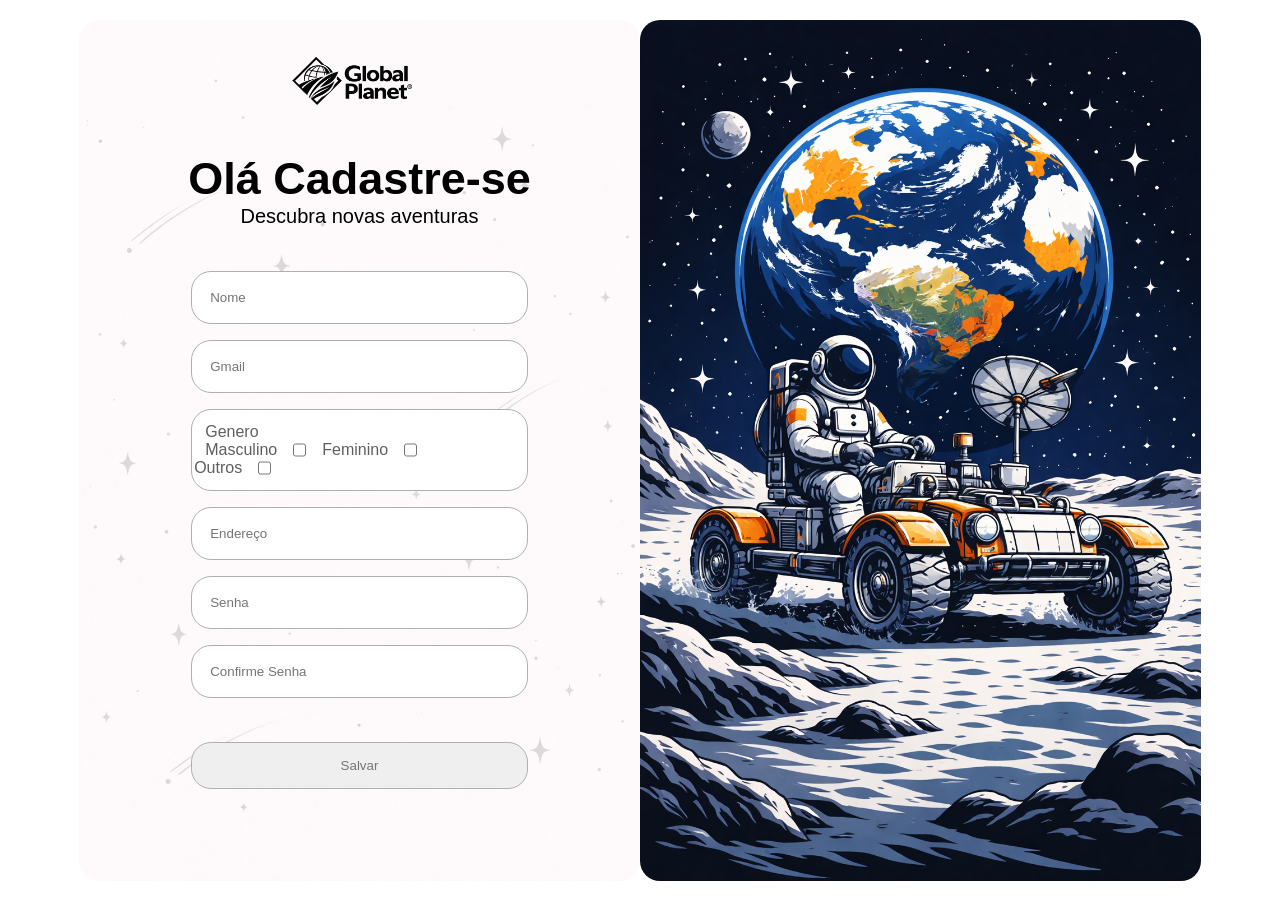
==== pages/Cadastrar/index.html @ 301b01e0 "Add files via upload Este é meu primeiro projeto do curso de Desenvolvedor Front-End. O site tem com" ====
<!DOCTYPE html>
<html lang="en">

<head>
    <meta charset="UTF-8">
    <meta name="viewport" content="width=device-width, initial-scale=1.0">
    <title>Cadastrar</title>
    <link rel="stylesheet" href="style.css">
    <link rel="preconnect" href="https://fonts.googleapis.com">
    <link rel="preconnect" href="https://fonts.gstatic.com" crossorigin>
    <link href="https://fonts.googleapis.com/css2?family=Roboto+Mono:ital,wght@0,100..700;1,100..700&display=swap"
        rel="stylesheet">
</head>

<body>
    <div class="container">
        <div class="informações">
            <header class="cabeçalho">
                <div class="logo">
                    <img src="../../assets/logo-gloabl-planet-preta.png" width="200px">
                </div>
               
                <h1>Olá Cadastre-se</h1>
                <p id="texto">Descubra novas aventuras</p>
                
            </header>

            <main>
                <footer class="formulario">
                    <input type="text" placeholder="Nome">
                    <input type="email" placeholder="Gmail">
                    <div class="generos">
                        <p id="paragrafo-genero">Genero</p>
                        <div class="sexo">
                            <label>Masculino</label>
                            <input type="checkbox">
                            <label>Feminino</label>
                            <input type="checkbox">
                        </div>
                        <div class="outro">
                            <label>Outros</label>
                            <input type="checkbox">
                        </div>
                    </div>
                    <input type="text" placeholder="Endereço">
                    <input type="password" placeholder="Senha">
                    <input type="password" placeholder="Confirme Senha">
                </footer>
            </main>

            <section class="final">
                <button class="botão" type="submit">Salvar</button>
            </section>

        </div>
        <div class="imagen">

        </div>
    </div>


</body>

</html>
---- pages/Cadastrar/style.css ----
*{
    margin: 0;
    padding: 0;
    box-sizing: border-box;
    font-family: "Space Grotesk", sans-serif;
    font-optical-sizing: auto;
    font-weight: weight;
    font-style: normal;
}

body{
    height: 100vh;
    display: flex;
    flex-direction: column;
    align-items: center;
    justify-content: center;
}

.container{
    display: flex;
    justify-content: center;
    align-items: center;
    width: 90%;
    height: 99%;
    background-color: rgb(255, 255, 255);
    border-radius: 20px;
    padding: 15px;
}

.informações{
    flex: 1;
    height: 100%;
    background-color: rgb(89, 202, 45);
    border-radius: 20px;
    background-image: url(../../assets/Céu\ estrelado\ suave\ e\ sereno.png);
    background-position: center;
    background-repeat: no-repeat;
    background-size: cover;
    display: flex;
    flex-direction: column;
    align-items: center;
    gap: 2rem;
    

}
 h1{
    font-size: 35px;

 }

 #texto{
    display: flex;
    justify-content: center;
 }

 .logo{
    display: flex;
    justify-content: center;
 }



.imagen{
    flex: 1;
    height: 100%;
    display: none;
    
}

main{
    height: 50vh;
    width: 100%;
    display: flex;
    flex-direction: column;
    align-items: center;
    justify-content: center;
}

.formulario{
    display: flex;
    flex-direction: column;
    gap: 1rem;
    
}

#paragrafo-genero{
    color: rgb(94, 95, 95);
}

input{
    padding: 15px;
    border-radius: 20px;
    border: solid 1px rgb(175, 175, 175);
}

.generos{
    display: flex;
    flex-direction: column;
    background-color: rgb(255, 255, 255);
    border: solid 1px rgb(175, 175, 175);
    border-radius: 20px;
    padding: 13px;
}

.sexo{
    display: flex;
    gap: 1rem;
}

.outro{
    display: flex;
    justify-content: center;
    gap: 1rem;
}

label{
    color: rgb(94, 95, 95);
}

.final{
    width: 100%;
    display: flex;
    justify-content: center;
}

.botão{
    padding: 15px;
    color: rgb(117, 117, 116);
    border-radius: 20px;
    border: solid 1px rgb(175, 175, 175);
    width: 80%;
}

.botão:hover{
    background-color: rgb(143, 160, 179);
}

@media (min-width: 600px){
    h1{
        font-size: 45px;
    }

    #texto{
        font-size: 20px;
    }

    .formulario{
        width: 100%;
        display: flex;
        align-items: center;
    }

    input{
        width: 70%;
    }

    .generos{
        width: 70%;
    }
    
}

@media (min-width: 768px){
    input{
        width: 60%;
        padding: 18px;
    }

    .generos{
        width: 60%;
    }

    .botão{
        width: 70%;
    }
}

@media (min-width: 1200px){
    .informações{
        flex: 1;
    }

    .imagen{
        flex: 1;
        display: block;
        background-image: url(../../assets/astronauta-cadastrar.png);
        background-position: center;
        background-size: cover;
        background-repeat: no-repeat;
        border-radius: 20px;
    }

    .sexo{
        width: 10%;
    }

    .outro{
        width: 10%;
        display: flex;
        margin-left: 12px;
    }

    .botão{
        width: 60%;
    }
}
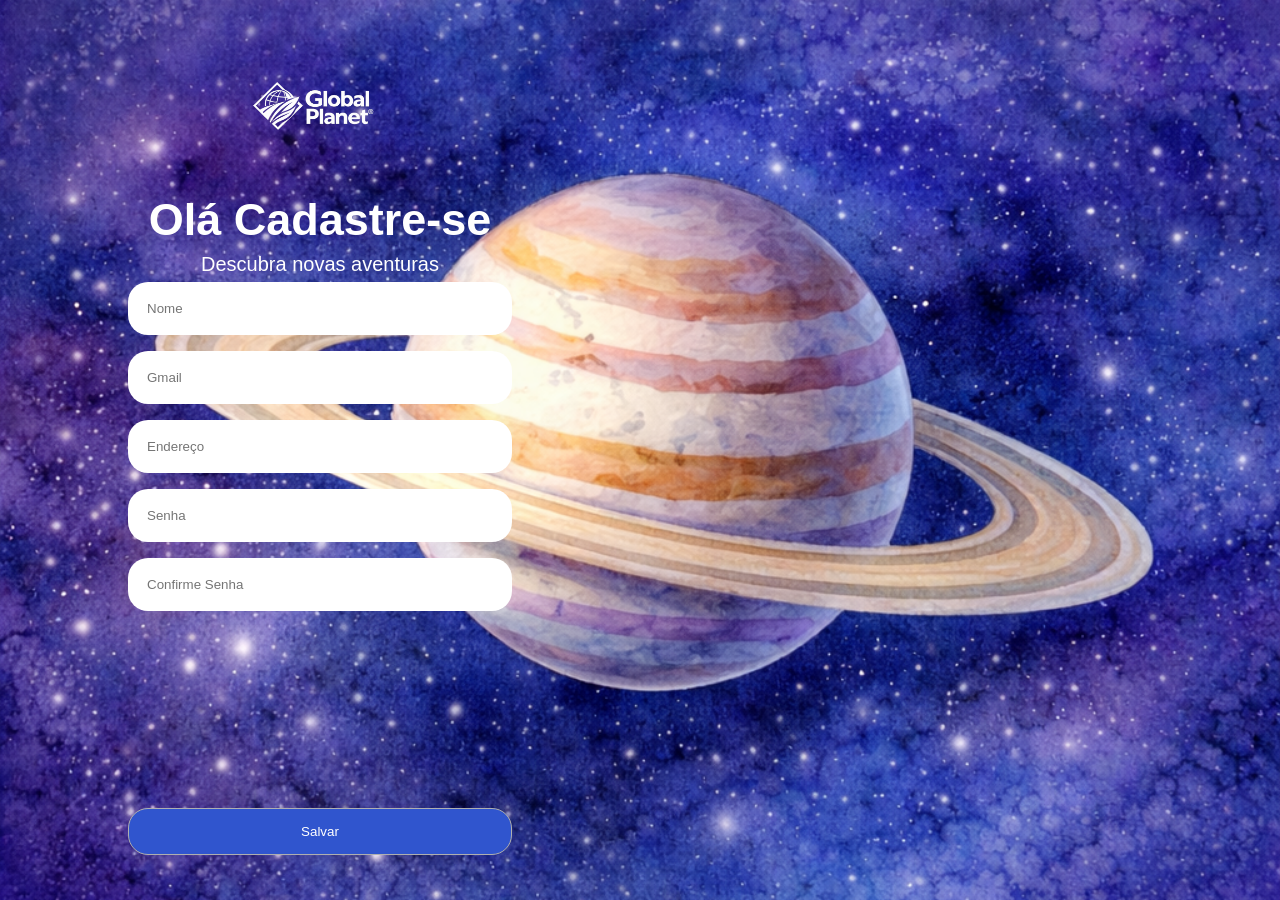
==== commit 138d06d7: "Atualização do projeto" ====
--- a/pages/Cadastrar/index.html
+++ b/pages/Cadastrar/index.html
@@ -17,34 +17,23 @@
         <div class="informações">
             <header class="cabeçalho">
                 <div class="logo">
-                    <img src="../../assets/logo-gloabl-planet-preta.png" width="200px">
+                    <img src="../../assets/logo-global-planet.png" width="200px">
                 </div>
                
+            </header>
+
+            <main>
+
                 <h1>Olá Cadastre-se</h1>
                 <p id="texto">Descubra novas aventuras</p>
                 
-            </header>
-
-            <main>
                 <footer class="formulario">
-                    <input type="text" placeholder="Nome">
-                    <input type="email" placeholder="Gmail">
-                    <div class="generos">
-                        <p id="paragrafo-genero">Genero</p>
-                        <div class="sexo">
-                            <label>Masculino</label>
-                            <input type="checkbox">
-                            <label>Feminino</label>
-                            <input type="checkbox">
-                        </div>
-                        <div class="outro">
-                            <label>Outros</label>
-                            <input type="checkbox">
-                        </div>
-                    </div>
-                    <input type="text" placeholder="Endereço">
-                    <input type="password" placeholder="Senha">
-                    <input type="password" placeholder="Confirme Senha">
+                    <input type="text" placeholder="Nome" id="input_nome">
+                    <input type="email" placeholder="Gmail" id="input_gmail">
+                  
+                    <input type="text" placeholder="Endereço" id="input_endereço">
+                    <input type="password" placeholder="Senha" id="input_senha">
+                    <input type="password" placeholder="Confirme Senha" id="input_confirmarSenha">
                 </footer>
             </main>
 
@@ -60,5 +49,5 @@
 
 
 </body>
-
+<script src="scrip.js"></script>
 </html>
--- a/pages/Cadastrar/style.css
+++ b/pages/Cadastrar/style.css
@@ -20,37 +20,36 @@
     display: flex;
     justify-content: center;
     align-items: center;
-    width: 90%;
-    height: 99%;
-    background-color: rgb(255, 255, 255);
-    border-radius: 20px;
-    padding: 15px;
+    width: 100%;
+    height: 100vh;
+    background-image: url(../../assets/saturno_pintura.png);
+    background-position: center;
+    background-repeat: no-repeat;
+    background-size: cover;
+    
+    
 }
 
 .informações{
     flex: 1;
-    height: 100%;
-    background-color: rgb(89, 202, 45);
-    border-radius: 20px;
-    background-image: url(../../assets/Céu\ estrelado\ suave\ e\ sereno.png);
-    background-position: center;
-    background-repeat: no-repeat;
-    background-size: cover;
+    height: 90vh;
     display: flex;
     flex-direction: column;
     align-items: center;
-    gap: 2rem;
+    gap: 1rem;
     
 
 }
  h1{
     font-size: 35px;
+    color: rgb(255, 255, 255);
 
  }
 
  #texto{
     display: flex;
     justify-content: center;
+    color: white;
  }
 
  .logo{
@@ -68,18 +67,21 @@
 }
 
 main{
-    height: 50vh;
+    height: 90vh;
     width: 100%;
     display: flex;
     flex-direction: column;
     align-items: center;
-    justify-content: center;
+    gap: 0.4rem;
+    
 }
 
 .formulario{
     display: flex;
     flex-direction: column;
     gap: 1rem;
+    width: 100%;
+    align-items: center;
     
 }
 
@@ -90,32 +92,12 @@
 input{
     padding: 15px;
     border-radius: 20px;
-    border: solid 1px rgb(175, 175, 175);
+    border: solid 1px rgba(175, 175, 175, 0);
+    width: 270px;
+    
 }
 
-.generos{
-    display: flex;
-    flex-direction: column;
-    background-color: rgb(255, 255, 255);
-    border: solid 1px rgb(175, 175, 175);
-    border-radius: 20px;
-    padding: 13px;
-}
 
-.sexo{
-    display: flex;
-    gap: 1rem;
-}
-
-.outro{
-    display: flex;
-    justify-content: center;
-    gap: 1rem;
-}
-
-label{
-    color: rgb(94, 95, 95);
-}
 
 .final{
     width: 100%;
@@ -125,10 +107,11 @@
 
 .botão{
     padding: 15px;
-    color: rgb(117, 117, 116);
+    color: rgb(255, 255, 255);
     border-radius: 20px;
     border: solid 1px rgb(175, 175, 175);
-    width: 80%;
+    width: 270px;
+    background-color: #3055ce;
 }
 
 .botão:hover{
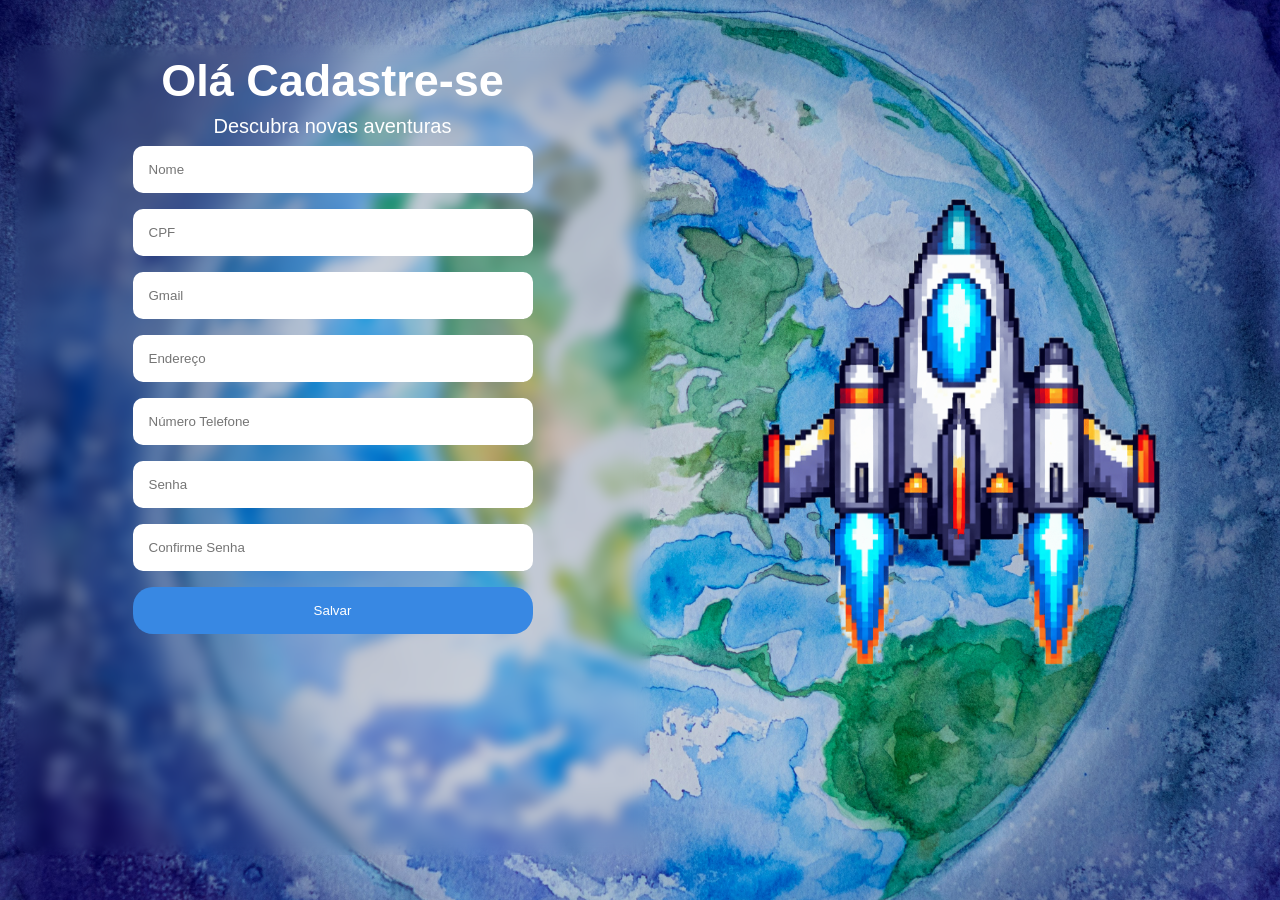
==== commit 83f83832: "alteraçõesJAva" ====
--- a/pages/Cadastrar/index.html
+++ b/pages/Cadastrar/index.html
@@ -17,37 +17,60 @@
         <div class="informações">
             <header class="cabeçalho">
                 <div class="logo">
-                    <img src="../../assets/logo-global-planet.png" width="200px">
+                    <img src="../../assets/logo-global-planet.png" width="100px">
                 </div>
-               
+
             </header>
 
-            <main>
+            <form onsubmit= "verificarcampos(event)">
 
                 <h1>Olá Cadastre-se</h1>
                 <p id="texto">Descubra novas aventuras</p>
-                
+
                 <footer class="formulario">
                     <input type="text" placeholder="Nome" id="input_nome">
-                    <input type="email" placeholder="Gmail" id="input_gmail">
-                  
-                    <input type="text" placeholder="Endereço" id="input_endereço">
+                    <span class="mensagens_invalidas" id="erro_name">Nome invalido !</span>
+
+                    <input type="number" placeholder="CPF" id="input_CPF">
+                    <span class="mensagens_invalidas" id="erro_cpf">CPF invalido</span>
+
+                    <input type="gmail" placeholder="Gmail" id="input_gmail">
+                    <span class="mensagens_invalidas" id="erro_gmail">Gmail invalido</span>
+
+                    <input type="text" placeholder="Endereço" id="input_endereco">
+                    <span class="mensagens_invalidas" id="erro_endereco">Endereço invalido</span>                  
+
+                    <input type="number" placeholder="Número Telefone" id="input_telefone">
+                    <span class="mensagens_invalidas" id="erro_telefone">Telefone invalido</span>          
+
                     <input type="password" placeholder="Senha" id="input_senha">
+                    <span class="mensagens_invalidas" id="erro_senha">Senha invalida</span>
+
                     <input type="password" placeholder="Confirme Senha" id="input_confirmarSenha">
-                </footer>
-            </main>
+                    <span class="mensagens_invalidas" id="erro_confirmar_senha">Senha diferentes</span>
+                    
+                    
+                    
+                <div class="final">
+                    
+                    <button class="botão" type="submit">Salvar</button>
+                </div>
+                    
 
-            <section class="final">
-                <button class="botão" type="submit">Salvar</button>
-            </section>
+            
+            </form>
+
 
         </div>
+
         <div class="imagen">
-
+            <img src="../../assets/nave_espacial.png" width="500px">
+ 
         </div>
     </div>
 
 
 </body>
 <script src="scrip.js"></script>
+
 </html>
--- a/pages/Cadastrar/style.css
+++ b/pages/Cadastrar/style.css
@@ -22,13 +22,15 @@
     align-items: center;
     width: 100%;
     height: 100vh;
-    background-image: url(../../assets/saturno_pintura.png);
+    background-image: url(../../assets/elena-mozhvilo-znhEe1cbbQE-unsplash.jpg);
     background-position: center;
     background-repeat: no-repeat;
     background-size: cover;
+    padding: 15px;
     
     
 }
+
 
 .informações{
     flex: 1;
@@ -37,6 +39,11 @@
     flex-direction: column;
     align-items: center;
     gap: 1rem;
+    background-color: rgba(255, 255, 255, 0);
+    backdrop-filter: blur(7px);
+    border-radius: 20px;
+    padding-bottom: 10px;
+    padding: 10px;
     
 
 }
@@ -44,6 +51,10 @@
     font-size: 35px;
     color: rgb(255, 255, 255);
 
+ }
+
+ .cabeçalho{
+    display: none;
  }
 
  #texto{
@@ -66,15 +77,25 @@
     
 }
 
-main{
-    height: 90vh;
+form{
+    height: 60vh;
     width: 100%;
     display: flex;
     flex-direction: column;
     align-items: center;
-    gap: 0.4rem;
+    gap: 0.5rem;
     
 }
+
+.mensagens_invalidas{
+    color: rgb(255, 4, 4);
+    display: none;
+    font-size: 15px;
+   
+    
+}
+
+
 
 .formulario{
     display: flex;
@@ -91,7 +112,7 @@
 
 input{
     padding: 15px;
-    border-radius: 20px;
+    border-radius: 10px;
     border: solid 1px rgba(175, 175, 175, 0);
     width: 270px;
     
@@ -109,13 +130,13 @@
     padding: 15px;
     color: rgb(255, 255, 255);
     border-radius: 20px;
-    border: solid 1px rgb(175, 175, 175);
+    border: solid 1px rgba(175, 175, 175, 0);
     width: 270px;
-    background-color: #3055ce;
+    background-color: rgb(56, 136, 227);
 }
 
 .botão:hover{
-    background-color: rgb(143, 160, 179);
+    background-color: rgb(92, 176, 245);
 }
 
 @media (min-width: 600px){
@@ -134,48 +155,37 @@
     }
 
     input{
-        width: 70%;
+        width: 400px;
     }
 
     .generos{
         width: 70%;
     }
+
+    .botão{
+        width: 400px;
+    }
     
 }
 
-@media (min-width: 768px){
-    input{
-        width: 60%;
-        padding: 18px;
-    }
 
-    .generos{
-        width: 60%;
-    }
-
-    .botão{
-        width: 70%;
-    }
-}
 
 @media (min-width: 1200px){
     .informações{
         flex: 1;
+        
     }
 
     .imagen{
-        flex: 1;
-        display: block;
-        background-image: url(../../assets/astronauta-cadastrar.png);
-        background-position: center;
-        background-size: cover;
-        background-repeat: no-repeat;
+        width: 40%;
+        height: 40vh;
+        display: flex;
+        align-items: center;
+        justify-content: center;
         border-radius: 20px;
     }
 
-    .sexo{
-        width: 10%;
-    }
+    
 
     .outro{
         width: 10%;
@@ -183,9 +193,7 @@
         margin-left: 12px;
     }
 
-    .botão{
-        width: 60%;
-    }
+    
 }
 
 
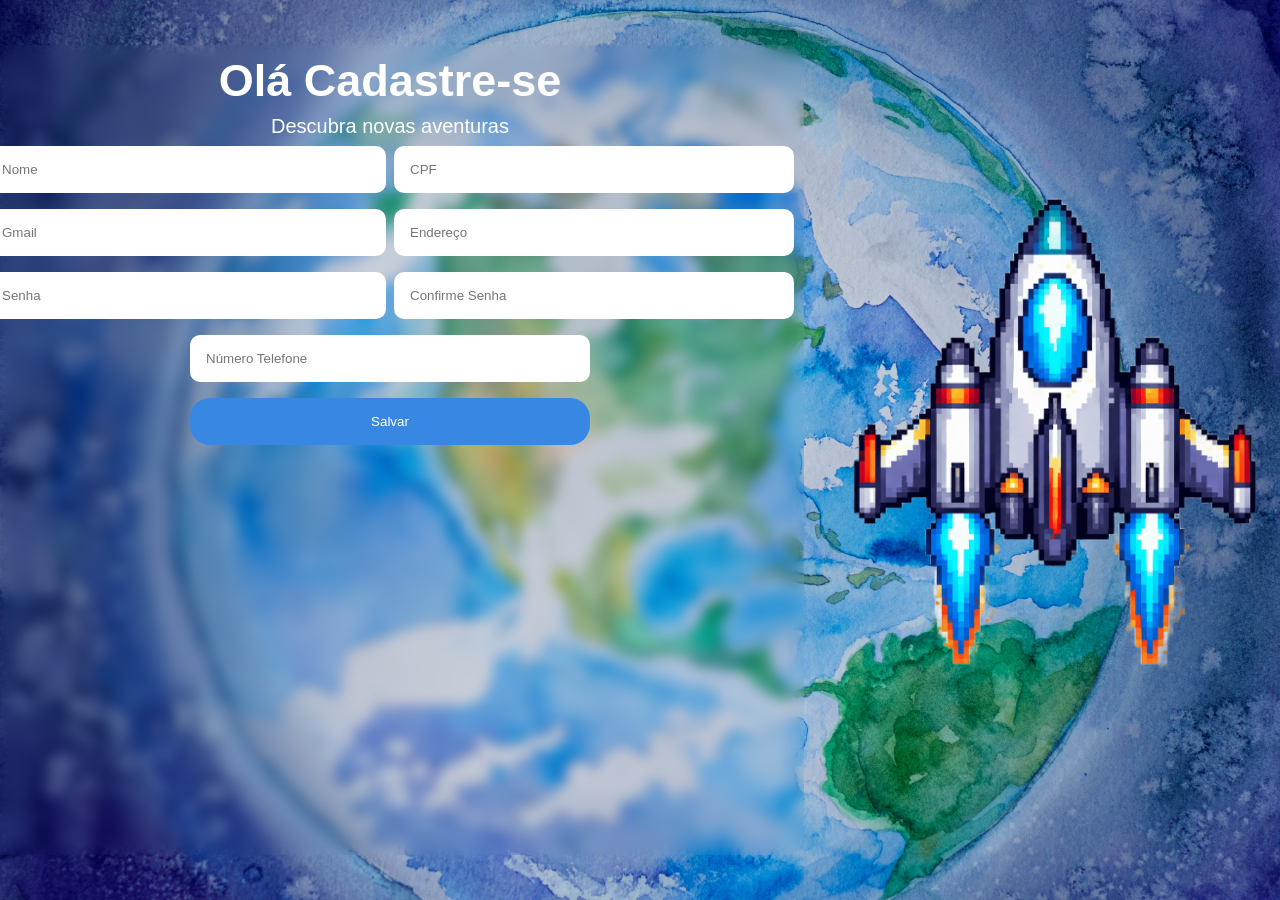
==== commit c2f8340b: "alteraçõesJavaSCript" ====
--- a/pages/Cadastrar/index.html
+++ b/pages/Cadastrar/index.html
@@ -22,42 +22,63 @@
 
             </header>
 
-            <form onsubmit= "verificarcampos(event)">
+            <form onsubmit="verificarcampos(event)">
 
                 <h1>Olá Cadastre-se</h1>
                 <p id="texto">Descubra novas aventuras</p>
 
-                <footer class="formulario">
-                    <input type="text" placeholder="Nome" id="input_nome">
-                    <span class="mensagens_invalidas" id="erro_name">Nome invalido !</span>
+                <footer class="formulario" id="propriedades_formulario">
+                    <div class="divisoria_input1">
+                        <div class="separar_iputs">
+                            <input type="text" placeholder="Nome" id="input_nome">
+                            <span class="mensagens_invalidas" id="erro_name">Nome invalido !</span>
+                        </div>
 
-                    <input type="number" placeholder="CPF" id="input_CPF">
-                    <span class="mensagens_invalidas" id="erro_cpf">CPF invalido</span>
 
-                    <input type="gmail" placeholder="Gmail" id="input_gmail">
-                    <span class="mensagens_invalidas" id="erro_gmail">Gmail invalido</span>
+                        <div class="separar_iputs">
+                            <input type="number" placeholder="CPF" id="input_CPF">
+                            <span class="mensagens_invalidas" id="erro_cpf">CPF invalido</span>
+                        </div>
+                    </div>
 
-                    <input type="text" placeholder="Endereço" id="input_endereco">
-                    <span class="mensagens_invalidas" id="erro_endereco">Endereço invalido</span>                  
+                    <div class="divisoria_input1">
+                        <div class="separar_iputs">
+                            <input type="gmail" placeholder="Gmail" id="input_gmail">
+                            <span class="mensagens_invalidas" id="erro_gmail">Gmail invalido</span>
+                        </div>
 
-                    <input type="number" placeholder="Número Telefone" id="input_telefone">
-                    <span class="mensagens_invalidas" id="erro_telefone">Telefone invalido</span>          
+                        <div class="separar_iputs">
+                            <input type="text" placeholder="Endereço" id="input_endereco">
+                            <span class="mensagens_invalidas" id="erro_endereco">Endereço invalido</span>
+                        </div>
+                    </div>
 
-                    <input type="password" placeholder="Senha" id="input_senha">
-                    <span class="mensagens_invalidas" id="erro_senha">Senha invalida</span>
+                    <div class="divisoria_input1">
+                        <div class="separar_iputs">
+                            <input type="password" placeholder="Senha" id="input_senha">
+                            <span class="mensagens_invalidas" id="erro_senha">Senha invalida</span>
+                        </div>
 
-                    <input type="password" placeholder="Confirme Senha" id="input_confirmarSenha">
-                    <span class="mensagens_invalidas" id="erro_confirmar_senha">Senha diferentes</span>
-                    
-                    
-                    
-                <div class="final">
-                    
-                    <button class="botão" type="submit">Salvar</button>
-                </div>
-                    
+                        <div class="separar_iputs">
+                            <input type="password" placeholder="Confirme Senha" id="input_confirmarSenha">
+                            <span class="mensagens_invalidas" id="erro_confirmar_senha">Senha diferentes</span>
+                        </div>
+                    </div>
 
-            
+                    <div class="separar_iputs">
+                        <input type="number" placeholder="Número Telefone" id="input_telefone">
+                        <span class="mensagens_invalidas" id="erro_telefone">Telefone invalido</span>
+                    </div>
+
+
+
+                    <div class="final">
+
+                        <button class="botão" type="submit">Salvar</button>
+                    </div>
+
+
+
             </form>
 
 
@@ -65,7 +86,7 @@
 
         <div class="imagen">
             <img src="../../assets/nave_espacial.png" width="500px">
- 
+
         </div>
     </div>
 
--- a/pages/Cadastrar/style.css
+++ b/pages/Cadastrar/style.css
@@ -1,4 +1,4 @@
-*{
+* {
     margin: 0;
     padding: 0;
     box-sizing: border-box;
@@ -8,7 +8,7 @@
     font-style: normal;
 }
 
-body{
+body {
     height: 100vh;
     display: flex;
     flex-direction: column;
@@ -16,7 +16,7 @@
     justify-content: center;
 }
 
-.container{
+.container {
     display: flex;
     justify-content: center;
     align-items: center;
@@ -27,12 +27,12 @@
     background-repeat: no-repeat;
     background-size: cover;
     padding: 15px;
-    
-    
-}
-
-
-.informações{
+
+
+}
+
+
+.informações {
     flex: 1;
     height: 90vh;
     display: flex;
@@ -44,89 +44,90 @@
     border-radius: 20px;
     padding-bottom: 10px;
     padding: 10px;
-    
-
-}
- h1{
+
+
+}
+
+h1 {
     font-size: 35px;
     color: rgb(255, 255, 255);
 
- }
-
- .cabeçalho{
+}
+
+.cabeçalho {
     display: none;
- }
-
- #texto{
+}
+
+#texto {
     display: flex;
     justify-content: center;
     color: white;
- }
-
- .logo{
-    display: flex;
-    justify-content: center;
- }
-
-
-
-.imagen{
+}
+
+.logo {
+    display: flex;
+    justify-content: center;
+}
+
+
+
+.imagen {
     flex: 1;
     height: 100%;
     display: none;
-    
-}
-
-form{
+
+}
+
+form {
     height: 60vh;
     width: 100%;
     display: flex;
     flex-direction: column;
     align-items: center;
     gap: 0.5rem;
-    
-}
-
-.mensagens_invalidas{
+
+}
+
+.mensagens_invalidas {
     color: rgb(255, 4, 4);
     display: none;
     font-size: 15px;
-   
-    
-}
-
-
-
-.formulario{
+
+
+}
+
+
+
+.formulario {
     display: flex;
     flex-direction: column;
     gap: 1rem;
     width: 100%;
     align-items: center;
-    
-}
-
-#paragrafo-genero{
+
+}
+
+#paragrafo-genero {
     color: rgb(94, 95, 95);
 }
 
-input{
+input {
     padding: 15px;
     border-radius: 10px;
     border: solid 1px rgba(175, 175, 175, 0);
     width: 270px;
-    
-}
-
-
-
-.final{
-    width: 100%;
-    display: flex;
-    justify-content: center;
-}
-
-.botão{
+
+}
+
+
+
+.final {
+    width: 100%;
+    display: flex;
+    justify-content: center;
+}
+
+.botão {
     padding: 15px;
     color: rgb(255, 255, 255);
     border-radius: 20px;
@@ -135,48 +136,50 @@
     background-color: rgb(56, 136, 227);
 }
 
-.botão:hover{
+.botão:hover {
     background-color: rgb(92, 176, 245);
 }
 
-@media (min-width: 600px){
-    h1{
+@media (min-width: 600px) {
+    h1 {
         font-size: 45px;
     }
 
-    #texto{
+    #texto {
         font-size: 20px;
     }
 
-    .formulario{
+    .formulario {
         width: 100%;
         display: flex;
         align-items: center;
     }
 
-    input{
+    input {
         width: 400px;
     }
 
-    .generos{
+    .generos {
         width: 70%;
     }
 
-    .botão{
+    .botão {
         width: 400px;
     }
-    
-}
-
-
-
-@media (min-width: 1200px){
-    .informações{
+
+
+
+}
+
+
+
+@media (min-width: 1200px) {
+    .informações {
         flex: 1;
-        
-    }
-
-    .imagen{
+
+    }
+
+    .imagen {
         width: 40%;
         height: 40vh;
         display: flex;
@@ -185,15 +188,25 @@
         border-radius: 20px;
     }
 
-    
-
-    .outro{
+
+
+    .outro {
         width: 10%;
         display: flex;
         margin-left: 12px;
     }
 
-    
-}
-
-
+    .divisoria_input1 {
+        display: flex;
+        gap: 0.5rem;
+    }
+
+    .separar_iputs {
+        flex-direction: column;
+        display: flex;
+        justify-content: center;
+        align-items: center;
+
+    }
+
+}
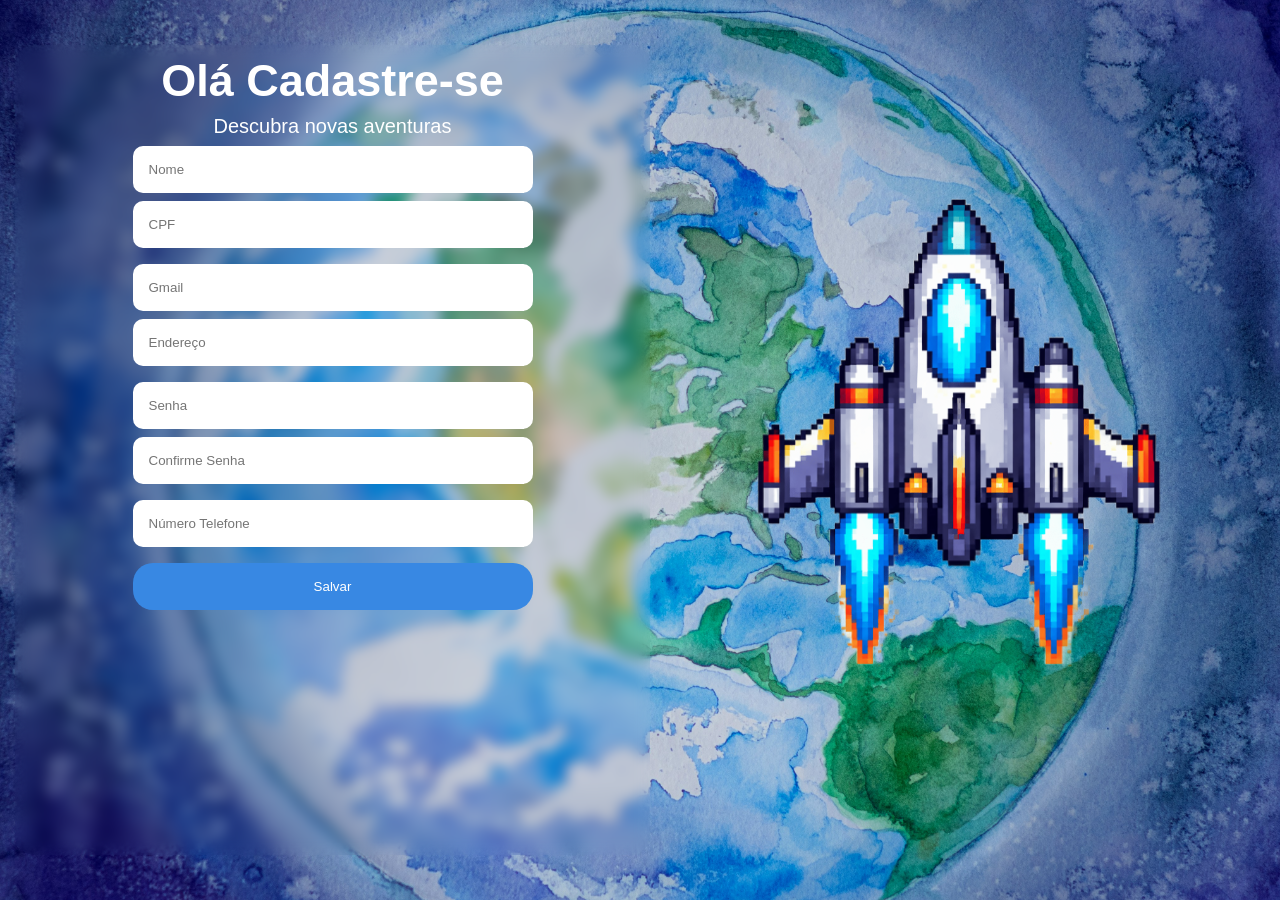
==== commit 626e11c8: "telalistagem" ====
--- a/pages/Cadastrar/index.html
+++ b/pages/Cadastrar/index.html
@@ -31,43 +31,43 @@
                     <div class="divisoria_input1">
                         <div class="separar_iputs">
                             <input type="text" placeholder="Nome" id="input_nome">
-                            <span class="mensagens_invalidas" id="erro_name">Nome invalido !</span>
+                            <span class="mensagens_invalidas" id="erro_name">INVALIDO</span>
                         </div>
 
 
                         <div class="separar_iputs">
                             <input type="number" placeholder="CPF" id="input_CPF">
-                            <span class="mensagens_invalidas" id="erro_cpf">CPF invalido</span>
+                            <span class="mensagens_invalidas" id="erro_cpf">INVALIDO</span>
                         </div>
                     </div>
 
                     <div class="divisoria_input1">
                         <div class="separar_iputs">
                             <input type="gmail" placeholder="Gmail" id="input_gmail">
-                            <span class="mensagens_invalidas" id="erro_gmail">Gmail invalido</span>
+                            <span class="mensagens_invalidas" id="erro_gmail">INVALIDO</span>
                         </div>
 
                         <div class="separar_iputs">
                             <input type="text" placeholder="Endereço" id="input_endereco">
-                            <span class="mensagens_invalidas" id="erro_endereco">Endereço invalido</span>
+                            <span class="mensagens_invalidas" id="erro_endereco">INVALIDO</span>
                         </div>
                     </div>
 
                     <div class="divisoria_input1">
                         <div class="separar_iputs">
                             <input type="password" placeholder="Senha" id="input_senha">
-                            <span class="mensagens_invalidas" id="erro_senha">Senha invalida</span>
+                            <span class="mensagens_invalidas" id="erro_senha">INVALIDO</span>
                         </div>
 
                         <div class="separar_iputs">
                             <input type="password" placeholder="Confirme Senha" id="input_confirmarSenha">
-                            <span class="mensagens_invalidas" id="erro_confirmar_senha">Senha diferentes</span>
+                            <span class="mensagens_invalidas" id="erro_confirmar_senha">SENHAS DIFERENTES</span>
                         </div>
                     </div>
 
                     <div class="separar_iputs">
                         <input type="number" placeholder="Número Telefone" id="input_telefone">
-                        <span class="mensagens_invalidas" id="erro_telefone">Telefone invalido</span>
+                        <span class="mensagens_invalidas" id="erro_telefone">INVALIDO</span>
                     </div>
 
 
--- a/pages/Cadastrar/style.css
+++ b/pages/Cadastrar/style.css
@@ -89,12 +89,14 @@
 }
 
 .mensagens_invalidas {
-    color: rgb(255, 4, 4);
+    color: rgb(0, 0, 0);
     display: none;
     font-size: 15px;
-
-
-}
+    margin-top: 5px;
+    justify-content: center;
+    
+}
+
 
 
 
@@ -119,6 +121,12 @@
 
 }
 
+.divisoria_input1{
+    display: flex;
+    flex-direction: column;
+    gap: 1rem;
+    
+}
 
 
 .final {
